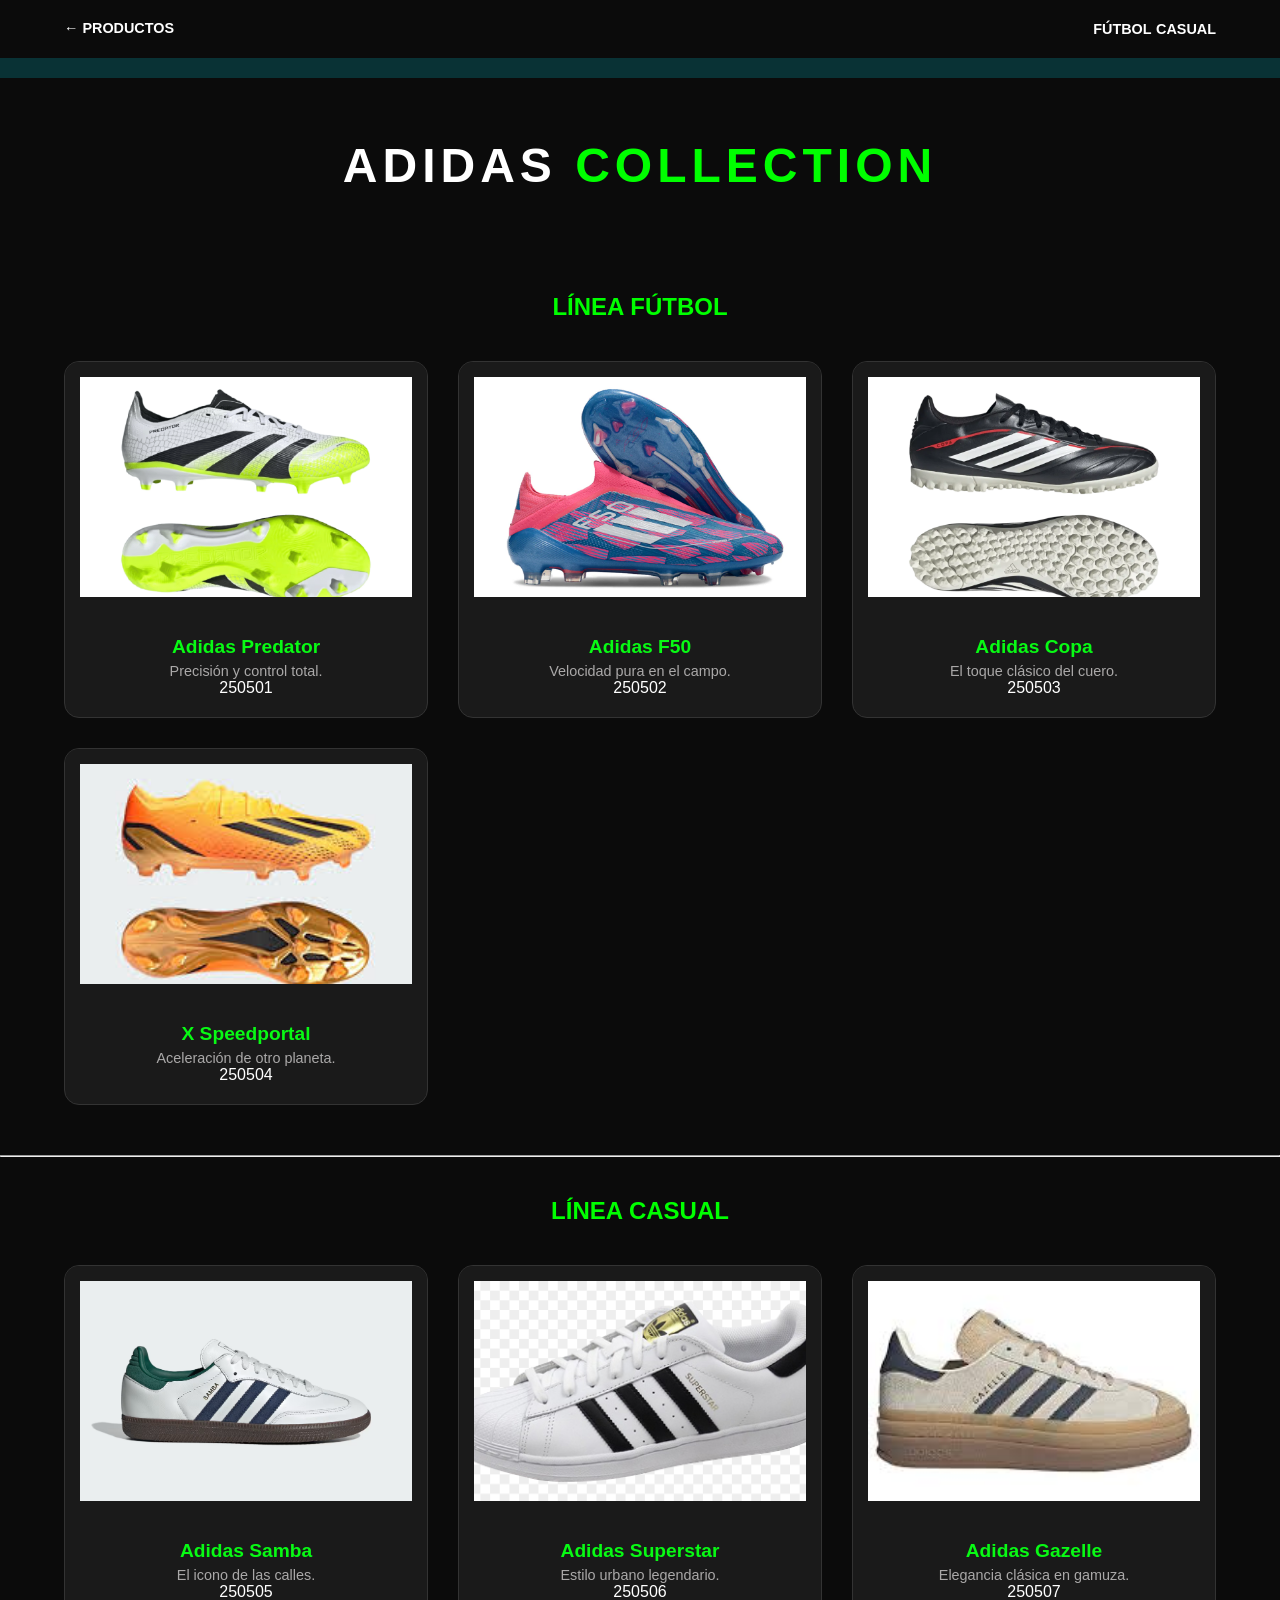
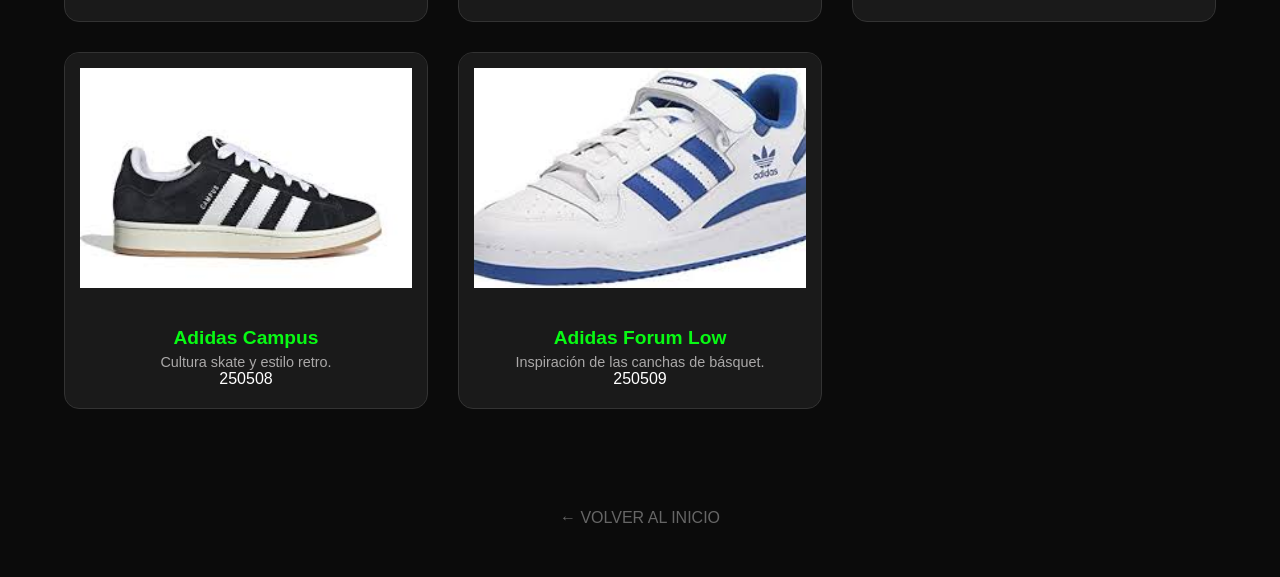
==== Adidas.html @ c85f971c "first commit" ====
<!DOCTYPE html>
<html lang="es">
<head>
    <title>Adidas | Kick House</title>
    <link rel="stylesheet" href="2estilos.css">
</head>
<body>

    <nav class="menu-productos">
        <a href="productos.html" class="nav-left">← PRODUCTOS</a>
        <div class="nav-right">
            <a href="#futbol">FÚTBOL</a>
            <a href="#casual">CASUAL</a>
        </div>
    </nav>

    <header class="header-marca">
        <h1>ADIDAS <span>COLLECTION</span></h1>
    </header>

    <!-- SECCIÓN FÚTBOL -->
    <section id="futbol">
        <h2 class="titulo-seccion">Línea Fútbol</h2>
        <div class="contenedor-productos">
            
            <div class="producto">
                <a href="registros.html" class="tarjeta-link">
                    <img src="img/predator.png" alt="Predator">
                    <div class="info">
                        <h3>Adidas Predator</h3>
                        <p>Precisión y control total.</p>
                        <span class="codigo-sku">250501</span>
                    </div>
                </a>
            </div>

            <div class="producto">
                <a href="registros.html" class="tarjeta-link">
                    <img src="img/f50.webp" alt="F50">
                    <div class="info">
                        <h3>Adidas F50</h3>
                        <p>Velocidad pura en el campo.</p>
                        <span class="codigo-sku">250502</span>
                    </div>
                </a>
            </div>

            <div class="producto">
                <a href="registros.html" class="tarjeta-link">
                    <img src="img/copa.png" alt="Copa">
                    <div class="info">
                        <h3>Adidas Copa</h3>
                        <p>El toque clásico del cuero.</p>
                        <span class="codigo-sku">250503</span>
                    </div>
                </a>
            </div>

            <div class="producto">
                <a href="registros.html" class="tarjeta-link">
                    <img src="img/x.jpeg" alt="X Speedportal">
                    <div class="info">
                        <h3>X Speedportal</h3>
                        <p>Aceleración de otro planeta.</p>
                        <span class="codigo-sku">250504</span>
                    </div>
                </a>
            </div>

        </div>
    </section>
    
    <hr class="separador">

    <!-- SECCIÓN CASUAL -->
    <section id="casual">
        <h2 class="titulo-seccion">Línea Casual</h2>
        <div class="contenedor-productos">
            
            <div class="producto">
                <a href="registros.html" class="tarjeta-link">
                    <img src="img/Samba.PNG" alt="Samba">
                    <div class="info">
                        <h3>Adidas Samba</h3>
                        <p>El icono de las calles.</p>
                        <span class="codigo-sku">250505</span>
                    </div>
                </a>
            </div>

            <div class="producto">
                <a href="registros.html" class="tarjeta-link">
                    <img src="img/superstar.PNG" alt="Adidas Superstar" class="img-producto">
                    <div class="info">
                        <h3>Adidas Superstar</h3>
                        <p>Estilo urbano legendario.</p>
                        <span class="codigo-sku">250506</span>
                    </div>
                </a>
            </div>

            <div class="producto">
                <a href="registros.html" class="tarjeta-link">
                    <img src="img/gazelle.jpeg" alt="Gazelle">
                    <div class="info">
                        <h3>Adidas Gazelle</h3>
                        <p>Elegancia clásica en gamuza.</p>
                        <span class="codigo-sku">250507</span>
                    </div>
                </a>
            </div>

            <div class="producto">
                <a href="registros.html" class="tarjeta-link">
                    <img src="img/campus.jpeg" alt="Campus">
                    <div class="info">
                        <h3>Adidas Campus</h3>
                        <p>Cultura skate y estilo retro.</p>
                        <span class="codigo-sku">250508</span>
                    </div>
                </a>
            </div>

            <div class="producto">
                <a href="registros.html" class="tarjeta-link">
                    <img src="img/forum.jpeg" alt="Forum Low">
                    <div class="info">
                        <h3>Adidas Forum Low</h3>
                        <p>Inspiración de las canchas de básquet.</p>
                        <span class="codigo-sku">250509</span>
                    </div>
                </a>
            </div>

        </div>
    </section>

    <footer>
        <a href="index.html" class="volver-inicio">← VOLVER AL INICIO</a>
    </footer>

</body>
</html>
---- 2estilos.css ----
* {
    margin: 0;
    padding: 0;
    box-sizing: border-box;
    font-family: 'Inter', sans-serif;
}

body {
    background-color: #0b0b0b;
    color: white;
    scroll-behavior: smooth;
}
.info h3 {
    color: #08fa14; /* Verde neón para el título */
    margin-bottom: 5px;
    font-size: 1.2rem;
}

.info p {
    color: #cecccc; /* Blanco para la descripción */
    font-size: 0.9rem;
    opacity: 0.8;   /* Para que se vea un poco más elegante */
}

.producto img {
    width: 100%;             /* Que ocupe el ancho del cuadro negro */
    height: 250px;           /* Altura fija para que todas las tarjetas sean iguales */
    object-fit: contain;     /* ¡ESTO ES CLAVE! Evita que se pixele al no estirarla */
    padding: 15px;           /* Espacio para que el zapato respire */
    background-color: #1a1a1a; /* Fondo oscuro que combina con tu web */
    
    /* Mejora el renderizado en fotos JPG/PNG */
    image-rendering: -webkit-optimize-contrast;
    image-rendering: crisp-edges;
    transition: 0.1s;
}

/* Efecto para que se note que es clickeable */
.producto:hover img {
    transform: scale(1.09);
    filter: brightness(1.2);
}
/* NAVBAR */
.menu-productos {
    display: flex;
    justify-content: space-between;
    padding: 20px 5%;
    background: rgba(12, 12, 12, 0.8);
    backdrop-filter: blur(10px);
    position: static;
    top: 0;
    z-index: 100;
    border-bottom: 20px solid rgba(6, 210, 224, 0.2);
}

.menu-productos a {
    color: white;
    text-decoration: none;
    font-weight: bold;
    font-size: 0.9rem;
    transition: 0.3s;
}


/* HEADER */
.header-marca {
    text-align: center;
    padding: 60px 20px;
}

.header-marca h1 {
    font-size: 3rem;
    letter-spacing: 5px;
}

.header-marca h1 span {
    color: #00ff00;
}

/* PRODUCTOS */
.titulo-seccion {
    text-align: center;
    margin: 40px 0;
    text-transform: uppercase;
    color: #00ff00;
}

.contenedor-productos {
    display: grid;
    grid-template-columns: repeat(auto-fit, minmax(280px, 1fr));
    gap: 30px;
    padding: 0 5% 50px;
}

.producto {
    background: #1a1a1a;
    border-radius: 15px;
    overflow: hidden;
    transition: 0.4s;
    border: 1px solid #333;
}

.tarjeta-link {
    text-decoration: none;
    color: inherit;
    display: block; /* IMPORTANTE: Hace que todo el cuadro sea clickeable */
}

.producto img {
    width: 100%;
    height: 250px;
    object-fit: cover;
    transition: 0.4s;
}

.info {
    padding: 20px;
    text-align: center;
}

.producto:hover {
    transform: translateY(-10px);
    border-color: #08fa14;
    box-shadow: 0 10px 30px rgba(8, 250, 20, 0.2);
}

.producto:hover img {
    filter: brightness(1.1);
}

footer {
    text-align: center;
    padding: 50px;
}

.volver-inicio {
    color: #666;
    text-decoration: none;
}

.volver-inicio:hover {
    color: white;
}
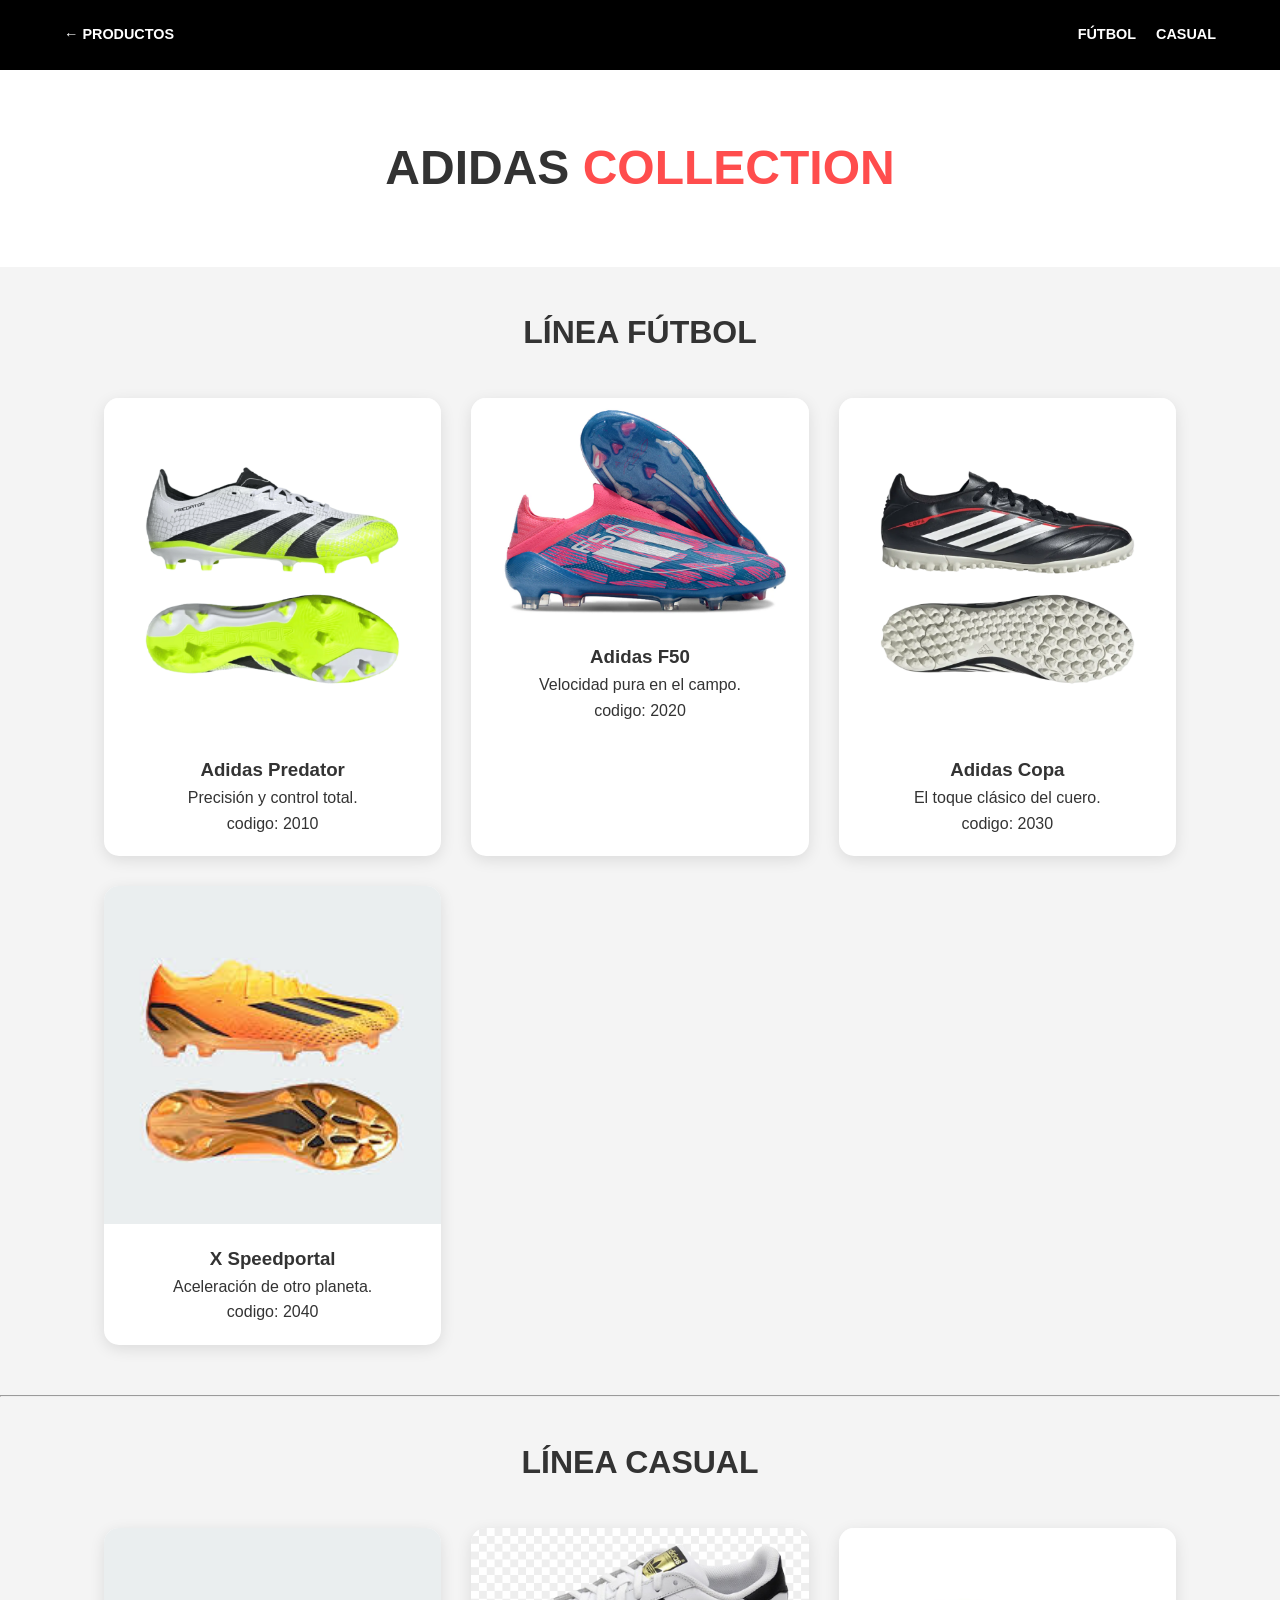
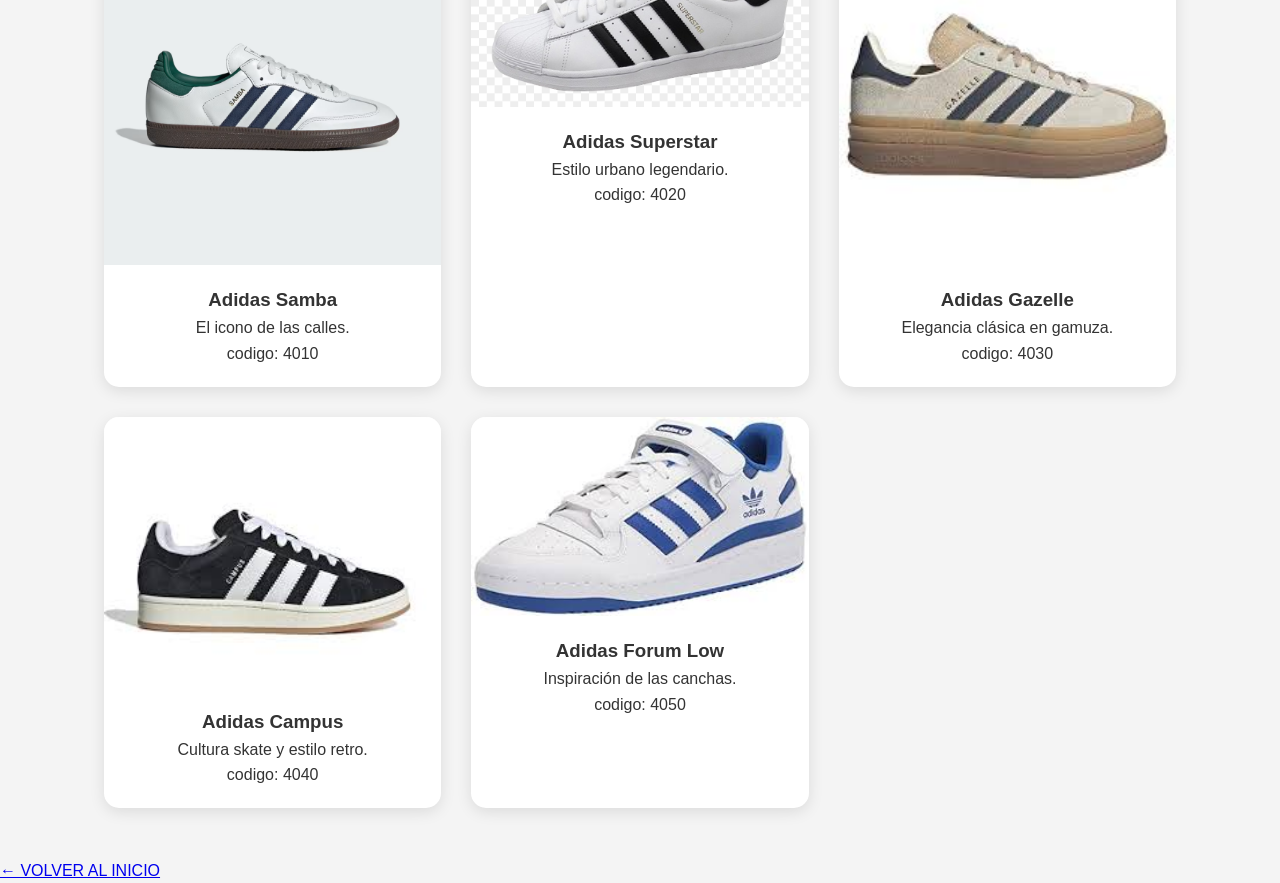
==== commit c1fc5745: "ya amor" ====
--- a/Adidas.html
+++ b/Adidas.html
@@ -1,6 +1,8 @@
 <!DOCTYPE html>
 <html lang="es">
 <head>
+    <meta charset="UTF-8">
+    <meta name="viewport" content="width=device-width, initial-scale=1.0">
     <title>Adidas | Kick House</title>
     <link rel="stylesheet" href="2estilos.css">
 </head>
@@ -8,7 +10,15 @@
 
     <nav class="menu-productos">
         <a href="productos.html" class="nav-left">← PRODUCTOS</a>
-        <div class="nav-right">
+        
+        <!-- Botón Hamburguesa -->
+        <button class="menu-toggle" id="mobile-menu">
+            <span></span>
+            <span></span>
+            <span></span>
+        </button>
+
+        <div class="nav-right" id="nav-menu">
             <a href="#futbol">FÚTBOL</a>
             <a href="#casual">CASUAL</a>
         </div>
@@ -22,51 +32,46 @@
     <section id="futbol">
         <h2 class="titulo-seccion">Línea Fútbol</h2>
         <div class="contenedor-productos">
-            
             <div class="producto">
                 <a href="registros.html" class="tarjeta-link">
                     <img src="img/predator.png" alt="Predator">
                     <div class="info">
                         <h3>Adidas Predator</h3>
                         <p>Precisión y control total.</p>
-                        <span class="codigo-sku">250501</span>
+                        <p class="codigo">codigo: 2010</p>
                     </div>
                 </a>
             </div>
-
             <div class="producto">
                 <a href="registros.html" class="tarjeta-link">
                     <img src="img/f50.webp" alt="F50">
                     <div class="info">
                         <h3>Adidas F50</h3>
                         <p>Velocidad pura en el campo.</p>
-                        <span class="codigo-sku">250502</span>
+                        <p class="codigo">codigo: 2020</p>
                     </div>
                 </a>
             </div>
-
             <div class="producto">
                 <a href="registros.html" class="tarjeta-link">
                     <img src="img/copa.png" alt="Copa">
                     <div class="info">
                         <h3>Adidas Copa</h3>
                         <p>El toque clásico del cuero.</p>
-                        <span class="codigo-sku">250503</span>
+                        <p class="codigo">codigo: 2030</p>
                     </div>
                 </a>
             </div>
-
             <div class="producto">
                 <a href="registros.html" class="tarjeta-link">
                     <img src="img/x.jpeg" alt="X Speedportal">
                     <div class="info">
                         <h3>X Speedportal</h3>
                         <p>Aceleración de otro planeta.</p>
-                        <span class="codigo-sku">250504</span>
+                        <p class="codigo">codigo: 2040</p>
                     </div>
                 </a>
             </div>
-
         </div>
     </section>
     
@@ -76,62 +81,56 @@
     <section id="casual">
         <h2 class="titulo-seccion">Línea Casual</h2>
         <div class="contenedor-productos">
-            
             <div class="producto">
                 <a href="registros.html" class="tarjeta-link">
                     <img src="img/Samba.PNG" alt="Samba">
                     <div class="info">
                         <h3>Adidas Samba</h3>
                         <p>El icono de las calles.</p>
-                        <span class="codigo-sku">250505</span>
+                        <p class="codigo">codigo: 4010</p>
                     </div>
                 </a>
             </div>
-
             <div class="producto">
                 <a href="registros.html" class="tarjeta-link">
-                    <img src="img/superstar.PNG" alt="Adidas Superstar" class="img-producto">
+                    <img src="img/superstar.PNG" alt="Adidas Superstar">
                     <div class="info">
                         <h3>Adidas Superstar</h3>
                         <p>Estilo urbano legendario.</p>
-                        <span class="codigo-sku">250506</span>
+                        <p class="codigo">codigo: 4020</p>
                     </div>
                 </a>
             </div>
-
             <div class="producto">
                 <a href="registros.html" class="tarjeta-link">
                     <img src="img/gazelle.jpeg" alt="Gazelle">
                     <div class="info">
                         <h3>Adidas Gazelle</h3>
                         <p>Elegancia clásica en gamuza.</p>
-                        <span class="codigo-sku">250507</span>
+                        <p class="codigo">codigo: 4030</p>
                     </div>
                 </a>
             </div>
-
             <div class="producto">
                 <a href="registros.html" class="tarjeta-link">
                     <img src="img/campus.jpeg" alt="Campus">
                     <div class="info">
                         <h3>Adidas Campus</h3>
                         <p>Cultura skate y estilo retro.</p>
-                        <span class="codigo-sku">250508</span>
+                        <p class="codigo">codigo: 4040</p>
                     </div>
                 </a>
             </div>
-
             <div class="producto">
                 <a href="registros.html" class="tarjeta-link">
                     <img src="img/forum.jpeg" alt="Forum Low">
                     <div class="info">
                         <h3>Adidas Forum Low</h3>
-                        <p>Inspiración de las canchas de básquet.</p>
-                        <span class="codigo-sku">250509</span>
+                        <p>Inspiración de las canchas.</p>
+                        <p class="codigo">codigo: 4050</p>
                     </div>
                 </a>
             </div>
-
         </div>
     </section>
 
@@ -139,5 +138,22 @@
         <a href="index.html" class="volver-inicio">← VOLVER AL INICIO</a>
     </footer>
 
+    <!-- SCRIPT PARA EL MENÚ HAMBURGUESA -->
+    <script>
+        const menuToggle = document.getElementById('mobile-menu');
+        const navMenu = document.getElementById('nav-menu');
+
+        menuToggle.addEventListener('click', () => {
+            navMenu.classList.toggle('active');
+            menuToggle.classList.toggle('is-active');
+        });
+
+        // Cierra el menú al hacer clic en un enlace
+        document.querySelectorAll('.nav-right a').forEach(link => {
+            link.addEventListener('click', () => {
+                navMenu.classList.remove('active');
+            });
+        });
+    </script>
 </body>
 </html>
--- a/2estilos.css
+++ b/2estilos.css
@@ -1,3 +1,4 @@
+/* --- CONFIGURACIÓN GENERAL --- */
 * {
     margin: 0;
     padding: 0;
@@ -6,111 +7,115 @@
 }
 
 body {
-    background-color: #0b0b0b;
-    color: white;
-    scroll-behavior: smooth;
-}
-.info h3 {
-    color: #08fa14; /* Verde neón para el título */
-    margin-bottom: 5px;
-    font-size: 1.2rem;
+    background-color: #f4f4f4;
+    color: #333;
+    line-height: 1.6;
 }
 
-.info p {
-    color: #cecccc; /* Blanco para la descripción */
-    font-size: 0.9rem;
-    opacity: 0.8;   /* Para que se vea un poco más elegante */
+/* --- MENÚ DE NAVEGACIÓN --- */
+.menu-productos {
+    background-color: #000;
+    display: flex;
+    justify-content: space-between;
+    align-items: center;
+    padding: 0 5%;
+    height: 70px;
+    position: sticky;
+    top: 0;
+    z-index: 1000;
 }
 
-.producto img {
-    width: 100%;             /* Que ocupe el ancho del cuadro negro */
-    height: 250px;           /* Altura fija para que todas las tarjetas sean iguales */
-    object-fit: contain;     /* ¡ESTO ES CLAVE! Evita que se pixele al no estirarla */
-    padding: 15px;           /* Espacio para que el zapato respire */
-    background-color: #1a1a1a; /* Fondo oscuro que combina con tu web */
-    
-    /* Mejora el renderizado en fotos JPG/PNG */
-    image-rendering: -webkit-optimize-contrast;
-    image-rendering: crisp-edges;
-    transition: 0.1s;
+.nav-left, .nav-right a {
+    color: #fff;
+    text-decoration: none;
+    font-weight: bold;
+    text-transform: uppercase;
+    font-size: 0.9rem;
 }
 
-/* Efecto para que se note que es clickeable */
-.producto:hover img {
-    transform: scale(1.09);
-    filter: brightness(1.2);
-}
-/* NAVBAR */
-.menu-productos {
+.nav-right {
     display: flex;
-    justify-content: space-between;
-    padding: 20px 5%;
-    background: rgba(12, 12, 12, 0.8);
-    backdrop-filter: blur(10px);
-    position: static;
-    top: 0;
-    z-index: 100;
-    border-bottom: 20px solid rgba(6, 210, 224, 0.2);
+    gap: 20px;
 }
 
-.menu-productos a {
-    color: white;
-    text-decoration: none;
-    font-weight: bold;
-    font-size: 0.9rem;
+/* --- BOTÓN HAMBURGUESA --- */
+.menu-toggle {
+    display: none;
+    flex-direction: column;
+    cursor: pointer;
+    background: none;
+    border: none;
+    gap: 5px;
+}
+
+.menu-toggle span {
+    display: block;
+    width: 25px;
+    height: 3px;
+    background-color: #fff;
     transition: 0.3s;
 }
 
-
-/* HEADER */
+/* --- HEADER Y TÍTULOS --- */
 .header-marca {
     text-align: center;
     padding: 60px 20px;
+    background: #fff;
 }
 
 .header-marca h1 {
     font-size: 3rem;
-    letter-spacing: 5px;
+    font-weight: bold;
+    text-transform: uppercase;
 }
 
-.header-marca h1 span {
-    color: #00ff00;
+.header-marca span {
+    color: #ff4d4d; /* Color rojo de 'COLLECTION' */
 }
 
-/* PRODUCTOS */
 .titulo-seccion {
     text-align: center;
-    margin: 40px 0;
+    padding: 40px 0;
     text-transform: uppercase;
-    color: #00ff00;
+    font-size: 2rem;
+    font-weight: bold;
 }
 
+/* --- GRID DE PRODUCTOS --- */
 .contenedor-productos {
     display: grid;
     grid-template-columns: repeat(auto-fit, minmax(280px, 1fr));
     gap: 30px;
-    padding: 0 5% 50px;
+    padding: 0 5% 50px 5%;
+    max-width: 1200px;
+    margin: 0 auto;
 }
 
 .producto {
-    background: #1a1a1a;
+    background: #fff;
     border-radius: 15px;
     overflow: hidden;
-    transition: 0.4s;
-    border: 1px solid #333;
+    transition: 0.3s;
+    box-shadow: 0 4px 15px rgba(0,0,0,0.1);
 }
 
+.producto:hover {
+    transform: translateY(-10px);
+}
+
+/* ENLACE QUE CUBRE TODA LA TARJETA */
 .tarjeta-link {
     text-decoration: none;
     color: inherit;
-    display: block; /* IMPORTANTE: Hace que todo el cuadro sea clickeable */
+    display: block;
+    width: 100%;
+    height: 100%;
 }
 
 .producto img {
     width: 100%;
-    height: 250px;
-    object-fit: cover;
-    transition: 0.4s;
+    height: auto;
+    display: block;
 }
 
 .info {
@@ -118,26 +123,44 @@
     text-align: center;
 }
 
-.producto:hover {
-    transform: translateY(-10px);
-    border-color: #08fa14;
-    box-shadow: 0 10px 30px rgba(8, 250, 20, 0.2);
-}
+/* --- LÓGICA RESPONSIVE (CELULARES) --- */
+@media (max-width: 850px) {
+    .menu-toggle {
+        display: flex;
+        z-index: 1001; /* Para que quede sobre el menú negro */
+    }
 
-.producto:hover img {
-    filter: brightness(1.1);
-}
+    .nav-right {
+        position: fixed;
+        right: -100%; /* Escondido */
+        top: 0;
+        flex-direction: column;
+        background-color: #000;
+        width: 100%;
+        height: 100vh;
+        
+        /* CENTRADO TOTAL DEL MENÚ MÓVIL */
+        display: flex;
+        justify-content: center;
+        align-items: center;
+        
+        transition: 0.4s ease;
+        z-index: 1000;
+    }
 
-footer {
-    text-align: center;
-    padding: 50px;
-}
+    .nav-right.active {
+        right: 0;
+    }
 
-.volver-inicio {
-    color: #666;
-    text-decoration: none;
-}
+    .nav-right a {
+        font-size: 2rem;
+        margin: 20px 0;
+        width: 100%;
+        text-align: center;
+    }
 
-.volver-inicio:hover {
-    color: white;
+    /* Animación de Hamburguesa a X */
+    .menu-toggle.is-active span:nth-child(1) { transform: translateY(8px) rotate(45deg); }
+    .menu-toggle.is-active span:nth-child(2) { opacity: 0; }
+    .menu-toggle.is-active span:nth-child(3) { transform: translateY(-8px) rotate(-45deg); }
 }
